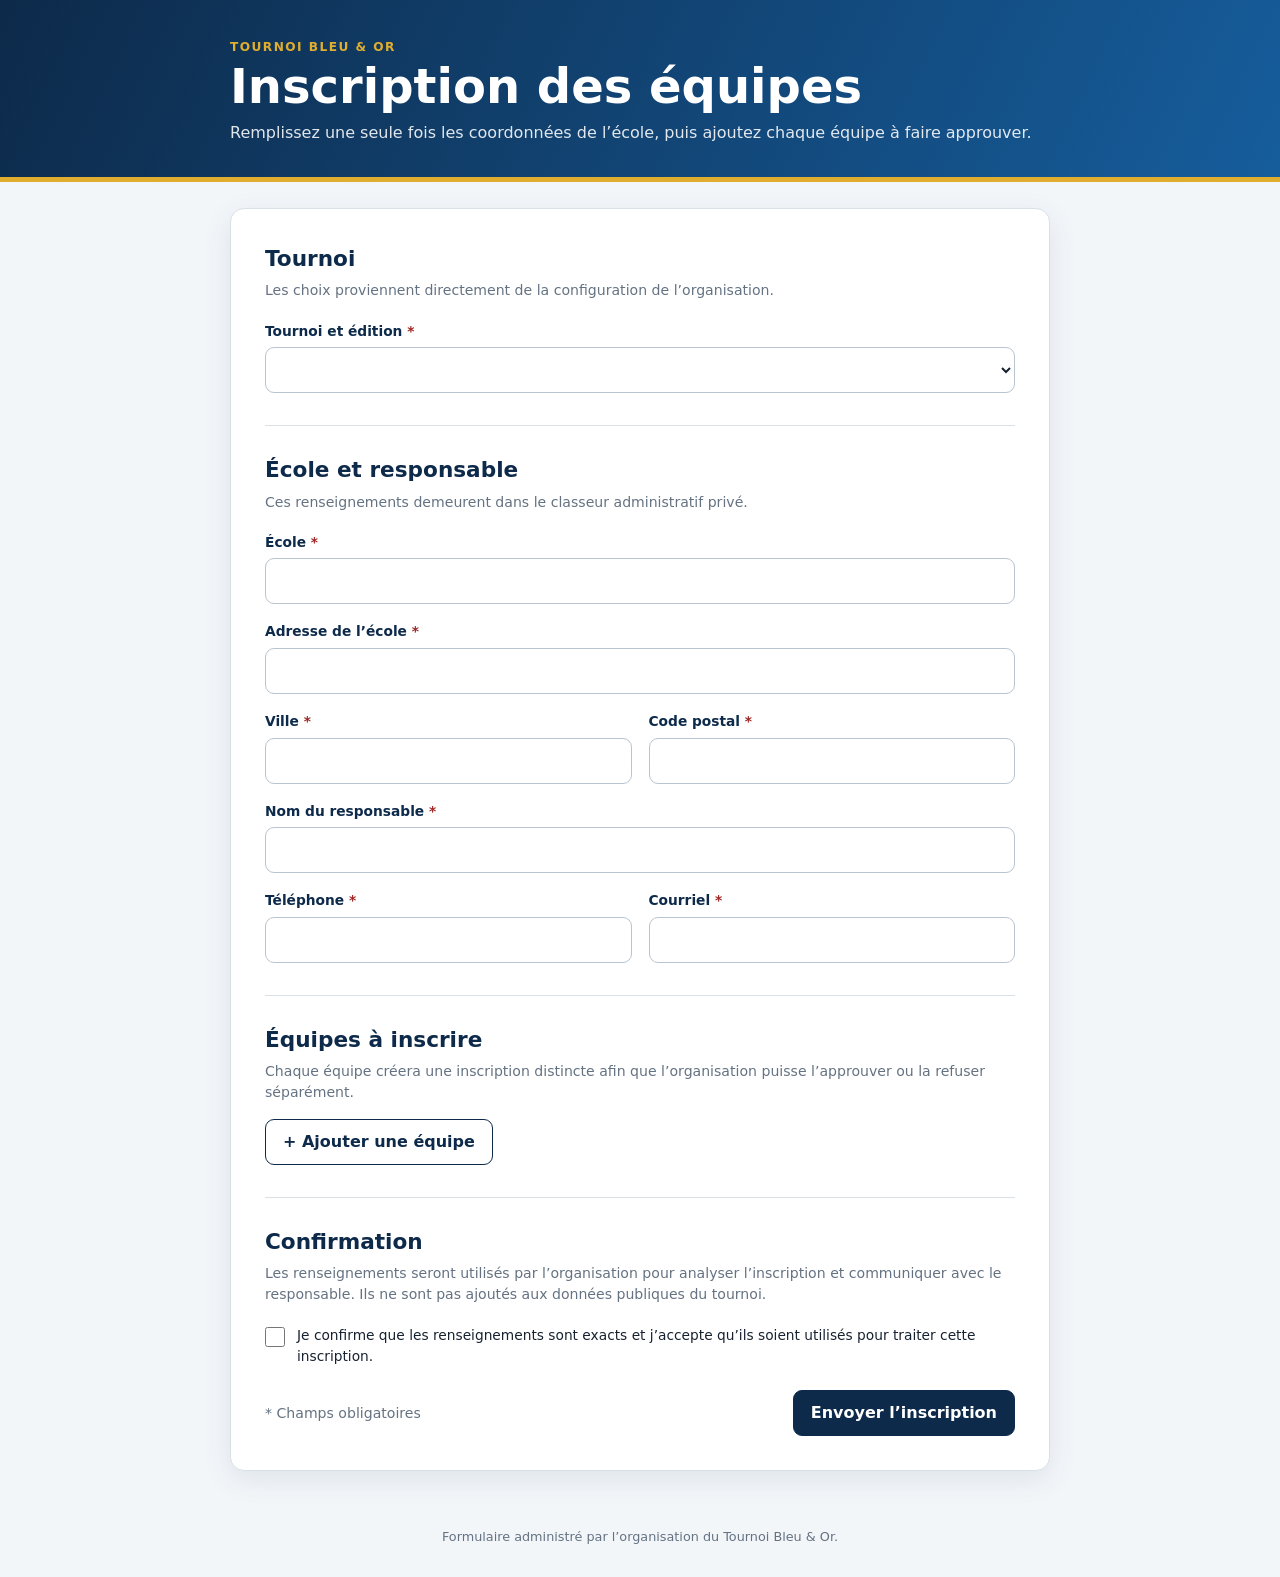
==== apps-script/RegistrationForm.html @ db85f974 "Use distinct name for registration HTML" ====
<!doctype html>
<html lang="fr-CA">
  <head>
    <base target="_top">
    <meta charset="utf-8">
    <style>
      :root {
        --navy: #0d2a4a; --blue: #165d9c; --gold: #e0ad2f; --ink: #172230;
        --muted: #647282; --line: #d9e1e8; --background: #f3f6f9; --surface: #fff;
        --danger: #a12626; --success: #18794e; --radius: 14px;
      }
      * { box-sizing: border-box; }
      body { margin: 0; min-width: 320px; color: var(--ink); background: var(--background); font-family: Inter,ui-sans-serif,system-ui,-apple-system,"Segoe UI",sans-serif; line-height: 1.5; }
      header { color: white; background: linear-gradient(115deg,var(--navy),var(--blue)); border-bottom: 5px solid var(--gold); }
      .hero,.shell { width: min(820px,calc(100% - 32px)); margin: 0 auto; }
      .hero { padding: 38px 0 32px; }
      .eyebrow { margin: 0 0 5px; color: var(--gold); font-size: .76rem; font-weight: 800; letter-spacing: .12em; text-transform: uppercase; }
      h1 { margin: 0 0 8px; font-size: clamp(2rem,7vw,3rem); line-height: 1.08; }
      h2,h3,p { margin-top: 0; }
      .hero p:last-child { margin-bottom: 0; opacity: .88; }
      .shell { padding: 26px 0 56px; }
      form,.empty-state,.success-state { padding: clamp(20px,4vw,34px); background: var(--surface); border: 1px solid var(--line); border-radius: var(--radius); box-shadow: 0 8px 30px rgba(13,42,74,.09); }
      section + section { margin-top: 32px; padding-top: 28px; border-top: 1px solid var(--line); }
      h2 { margin-bottom: 5px; color: var(--navy); font-size: 1.35rem; }
      .section-help,.privacy,.counter { color: var(--muted); font-size: .88rem; }
      .grid { display: grid; grid-template-columns: 1fr 1fr; gap: 17px; margin-top: 19px; }
      .full { grid-column: 1 / -1; }
      label,legend { display: block; color: var(--navy); font-size: .86rem; font-weight: 750; }
      input,select,textarea,button { font: inherit; }
      input,select,textarea { display: block; width: 100%; margin-top: 6px; padding: 11px 12px; color: var(--ink); background: white; border: 1px solid #b8c5d1; border-radius: 9px; }
      input,select { min-height: 46px; }
      textarea { min-height: 92px; resize: vertical; }
      input:focus,select:focus,textarea:focus,button:focus-visible { outline: 3px solid rgba(224,173,47,.55); outline-offset: 2px; border-color: var(--blue); }
      .required::after { content: " *"; color: var(--danger); }
      .info { margin: 18px 0 0; padding: 16px; color: var(--navy); background: #eef5fb; border-left: 4px solid var(--blue); border-radius: 8px; }
      .info dl { display: grid; grid-template-columns: max-content 1fr; gap: 5px 14px; margin: 0; }
      .info dt { font-weight: 800; } .info dd { margin: 0; white-space: pre-line; }
      fieldset.team { position: relative; margin: 16px 0 0; padding: 18px; border: 1px solid var(--line); border-radius: 11px; }
      fieldset.team legend { padding: 0 7px; }
      .team-grid { display: grid; grid-template-columns: 1fr 1fr; gap: 15px; }
      .remove-team { position: absolute; top: -13px; right: 10px; padding: 4px 9px; color: var(--danger); background: white; border: 1px solid #e5b4b4; border-radius: 999px; cursor: pointer; font-size: .78rem; font-weight: 700; }
      .team-actions { display: flex; align-items: center; justify-content: space-between; gap: 14px; margin-top: 15px; }
      button { min-height: 44px; padding: 10px 17px; border-radius: 9px; cursor: pointer; font-weight: 800; }
      .secondary { color: var(--navy); background: white; border: 1px solid var(--navy); }
      .primary { color: white; background: var(--navy); border: 1px solid var(--navy); }
      button:disabled { cursor: not-allowed; opacity: .55; }
      .consent { display: grid; grid-template-columns: 22px 1fr; gap: 10px; align-items: start; margin-top: 20px; color: var(--ink); font-weight: 500; }
      .consent input { width: 20px; min-height: 20px; margin: 2px 0 0; }
      .form-actions { display: flex; align-items: center; justify-content: space-between; gap: 18px; margin-top: 24px; }
      .status { margin: 18px 0 0; padding: 12px 14px; border-radius: 9px; }
      .status.error { color: #7d1818; background: #fff0f0; border: 1px solid #e7abab; }
      .status.success { color: #125e3d; background: #e9f7f0; border: 1px solid #a9d7c1; }
      .success-state h2 { color: var(--success); }
      .references { padding: 12px 16px; background: #f7f9fb; border-radius: 8px; font-family: ui-monospace,SFMono-Regular,Consolas,monospace; font-size: .8rem; overflow-wrap: anywhere; }
      .honeypot { position: absolute!important; left: -10000px!important; width: 1px!important; height: 1px!important; overflow: hidden!important; }
      footer { padding: 0 16px 30px; color: var(--muted); text-align: center; font-size: .8rem; }
      [hidden] { display: none!important; }
      @media (max-width:620px) {
        .hero,.shell { width: min(100% - 20px,820px); }
        .grid,.team-grid { grid-template-columns: 1fr; }
        .full { grid-column: auto; }
        .form-actions,.team-actions { align-items: stretch; flex-direction: column; }
        .form-actions button,.team-actions button { width: 100%; }
        .info dl { grid-template-columns: 1fr; gap: 2px; } .info dd + dt { margin-top: 8px; }
      }
    </style>
  </head>
  <body>
    <header>
      <div class="hero">
        <p class="eyebrow">Tournoi Bleu & Or</p>
        <h1>Inscription des équipes</h1>
        <p>Remplissez une seule fois les coordonnées de l’école, puis ajoutez chaque équipe à faire approuver.</p>
      </div>
    </header>

    <main class="shell">
      <div id="closed" class="empty-state" hidden>
        <h2>Inscriptions fermées</h2>
        <p>Aucun tournoi n’accepte actuellement de nouvelles inscriptions. Communiquez avec l’organisation si vous pensez qu’il s’agit d’une erreur.</p>
      </div>

      <form id="registration-form" novalidate>
        <section>
          <h2>Tournoi</h2>
          <p class="section-help">Les choix proviennent directement de la configuration de l’organisation.</p>
          <div class="grid">
            <label class="full"><span class="required">Tournoi et édition</span>
              <select id="tournament" required></select>
            </label>
          </div>
          <div id="tournament-info" class="info" hidden></div>
        </section>

        <section>
          <h2>École et responsable</h2>
          <p class="section-help">Ces renseignements demeurent dans le classeur administratif privé.</p>
          <div class="grid">
            <label class="full"><span class="required">École</span><input id="school" autocomplete="organization" maxlength="140" required></label>
            <label class="full"><span class="required">Adresse de l’école</span><input id="address" autocomplete="street-address" maxlength="180" required></label>
            <label><span class="required">Ville</span><input id="city" autocomplete="address-level2" maxlength="100" required></label>
            <label><span class="required">Code postal</span><input id="postal-code" autocomplete="postal-code" maxlength="16" required></label>
            <label class="full"><span class="required">Nom du responsable</span><input id="contact-name" autocomplete="name" maxlength="140" required></label>
            <label><span class="required">Téléphone</span><input id="phone" type="tel" autocomplete="tel" maxlength="40" required></label>
            <label><span class="required">Courriel</span><input id="email" type="email" autocomplete="email" maxlength="160" required></label>
          </div>
        </section>

        <section>
          <h2>Équipes à inscrire</h2>
          <p class="section-help">Chaque équipe créera une inscription distincte afin que l’organisation puisse l’approuver ou la refuser séparément.</p>
          <div id="teams"></div>
          <div class="team-actions">
            <button id="add-team" class="secondary" type="button">+ Ajouter une équipe</button>
            <span id="team-counter" class="counter"></span>
          </div>
        </section>

        <section>
          <h2>Confirmation</h2>
          <p class="privacy">Les renseignements seront utilisés par l’organisation pour analyser l’inscription et communiquer avec le responsable. Ils ne sont pas ajoutés aux données publiques du tournoi.</p>
          <label class="consent"><input id="consent" type="checkbox" required><span>Je confirme que les renseignements sont exacts et j’accepte qu’ils soient utilisés pour traiter cette inscription.</span></label>
          <label class="honeypot" aria-hidden="true">Site Web<input id="website" tabindex="-1" autocomplete="off"></label>
          <div class="form-actions">
            <span class="counter">* Champs obligatoires</span>
            <button id="submit" class="primary" type="submit">Envoyer l’inscription</button>
          </div>
          <div id="status" class="status" role="alert" aria-live="polite" hidden></div>
        </section>
      </form>

      <div id="success" class="success-state" hidden>
        <h2>Inscription reçue</h2>
        <p id="success-message"></p>
        <p>Conservez les références suivantes :</p>
        <div id="references" class="references"></div>
        <p style="margin-top:20px"><button class="secondary" type="button" onclick="location.reload()">Faire une autre inscription</button></p>
      </div>
    </main>
    <footer>Formulaire administré par l’organisation du Tournoi Bleu & Or.</footer>

    <script>
      'use strict';
      const BOOTSTRAP = <?!= bootstrapJson ?>;
      const form = document.getElementById('registration-form');
      const tournamentSelect = document.getElementById('tournament');
      const teamsContainer = document.getElementById('teams');
      const addTeamButton = document.getElementById('add-team');
      const submitButton = document.getElementById('submit');
      let teamSequence = 0;

      init();

      function init() {
        if (!BOOTSTRAP.tournaments.length) {
          form.hidden = true;
          document.getElementById('closed').hidden = false;
          return;
        }
        BOOTSTRAP.tournaments.forEach(function(tournament) {
          tournamentSelect.add(new Option([tournament.name,tournament.edition].filter(Boolean).join(' — '),tournament.id));
        });
        tournamentSelect.addEventListener('change', handleTournamentChange);
        addTeamButton.addEventListener('click', addTeam);
        form.addEventListener('submit', submitRegistration);
        addTeam();
        renderTournamentInfo();
      }

      function currentTournament() {
        return BOOTSTRAP.tournaments.find(function(item) { return item.id === tournamentSelect.value; });
      }

      function handleTournamentChange() {
        teamsContainer.querySelectorAll('.division-select').forEach(fillDivisionSelect);
        renderTournamentInfo();
      }

      function renderTournamentInfo() {
        const tournament = currentTournament();
        const info = document.getElementById('tournament-info');
        const rows = [];
        if (tournament.startDate) rows.push(['Dates',formatDateRange(tournament.startDate,tournament.endDate)]);
        if (tournament.deadline) rows.push(['Date limite',formatDate(tournament.deadline)]);
        if (tournament.fee) rows.push(['Frais',tournament.fee]);
        if (tournament.paymentInstructions) rows.push(['Paiement',tournament.paymentInstructions]);
        if (tournament.contactEmail) rows.push(['Contact',tournament.contactEmail]);
        info.replaceChildren();
        if (!rows.length) { info.hidden = true; return; }
        const list = document.createElement('dl');
        rows.forEach(function(row) {
          const term = document.createElement('dt'); term.textContent = row[0];
          const detail = document.createElement('dd'); detail.textContent = row[1];
          list.append(term,detail);
        });
        info.appendChild(list); info.hidden = false;
      }

      function addTeam() {
        if (teamsContainer.children.length >= BOOTSTRAP.maxTeams) return;
        teamSequence += 1;
        const fieldset = document.createElement('fieldset');
        fieldset.className = 'team'; fieldset.dataset.sequence = teamSequence;
        const legend = document.createElement('legend');
        const grid = document.createElement('div'); grid.className = 'team-grid';
        const nameLabel = document.createElement('label'); nameLabel.innerHTML = '<span class="required">Nom de l’équipe</span>';
        const nameInput = document.createElement('input'); nameInput.className = 'team-name'; nameInput.maxLength = 140; nameInput.required = true;
        nameLabel.appendChild(nameInput);
        const divisionLabel = document.createElement('label'); divisionLabel.innerHTML = '<span class="required">Division</span>';
        const divisionSelect = document.createElement('select'); divisionSelect.className = 'division-select'; divisionSelect.required = true;
        divisionLabel.appendChild(divisionSelect); grid.append(nameLabel,divisionLabel); fieldset.append(legend,grid);
        teamsContainer.appendChild(fieldset); fillDivisionSelect(divisionSelect); refreshTeamLabels(); nameInput.focus();
      }

      function fillDivisionSelect(select) {
        const previous = select.value; select.replaceChildren();
        currentTournament().divisions.forEach(function(division) { select.add(new Option(division.name,division.id)); });
        if (Array.from(select.options).some(function(option) { return option.value === previous; })) select.value = previous;
      }

      function refreshTeamLabels() {
        const teams = Array.from(teamsContainer.children);
        teams.forEach(function(fieldset,index) {
          fieldset.querySelector('legend').textContent = 'Équipe ' + (index + 1);
          let remove = fieldset.querySelector('.remove-team');
          if (teams.length > 1 && !remove) {
            remove = document.createElement('button'); remove.type = 'button'; remove.className = 'remove-team'; remove.textContent = 'Retirer';
            remove.addEventListener('click', function() { fieldset.remove(); refreshTeamLabels(); }); fieldset.appendChild(remove);
          } else if (teams.length === 1 && remove) remove.remove();
        });
        document.getElementById('team-counter').textContent = teams.length + ' / ' + BOOTSTRAP.maxTeams + ' équipe(s)';
        addTeamButton.disabled = teams.length >= BOOTSTRAP.maxTeams;
      }

      function submitRegistration(event) {
        event.preventDefault(); setStatus('',false);
        if (!form.reportValidity()) return;
        submitButton.disabled = true; submitButton.textContent = 'Envoi en cours…';
        const payload = {
          token: BOOTSTRAP.token,
          tournamentId: tournamentSelect.value,
          school: value('school'), address: value('address'), city: value('city'), postalCode: value('postal-code'),
          contactName: value('contact-name'), phone: value('phone'), email: value('email'), website: value('website'),
          consent: document.getElementById('consent').checked,
          teams: Array.from(teamsContainer.querySelectorAll('.team')).map(function(team) {
            return { name: team.querySelector('.team-name').value, divisionId: team.querySelector('.division-select').value };
          })
        };
        google.script.run.withSuccessHandler(handleSuccess).withFailureHandler(handleFailure).soumettreInscription(payload);
      }

      function handleSuccess(result) {
        form.hidden = true; document.getElementById('success').hidden = false;
        document.getElementById('success-message').textContent = result.message;
        document.getElementById('references').textContent = result.registrationIds.join('\n');
        window.scrollTo({ top: 0, behavior: 'smooth' });
      }

      function handleFailure(error) {
        submitButton.disabled = false; submitButton.textContent = 'Envoyer l’inscription';
        setStatus(String(error && error.message || error || 'Une erreur est survenue.').replace(/^Exception:\s*/,''),true);
      }

      function setStatus(message,isError) {
        const status = document.getElementById('status'); status.textContent = message; status.hidden = !message;
        status.className = 'status ' + (isError ? 'error' : 'success');
      }
      function value(id) { return document.getElementById(id).value.trim(); }
      function formatDate(value) { return new Intl.DateTimeFormat('fr-CA',{ dateStyle:'long' }).format(new Date(value + 'T12:00:00')); }
      function formatDateRange(start,end) { return !end || end === start ? formatDate(start) : formatDate(start) + ' au ' + formatDate(end); }
    </script>
  </body>
</html>
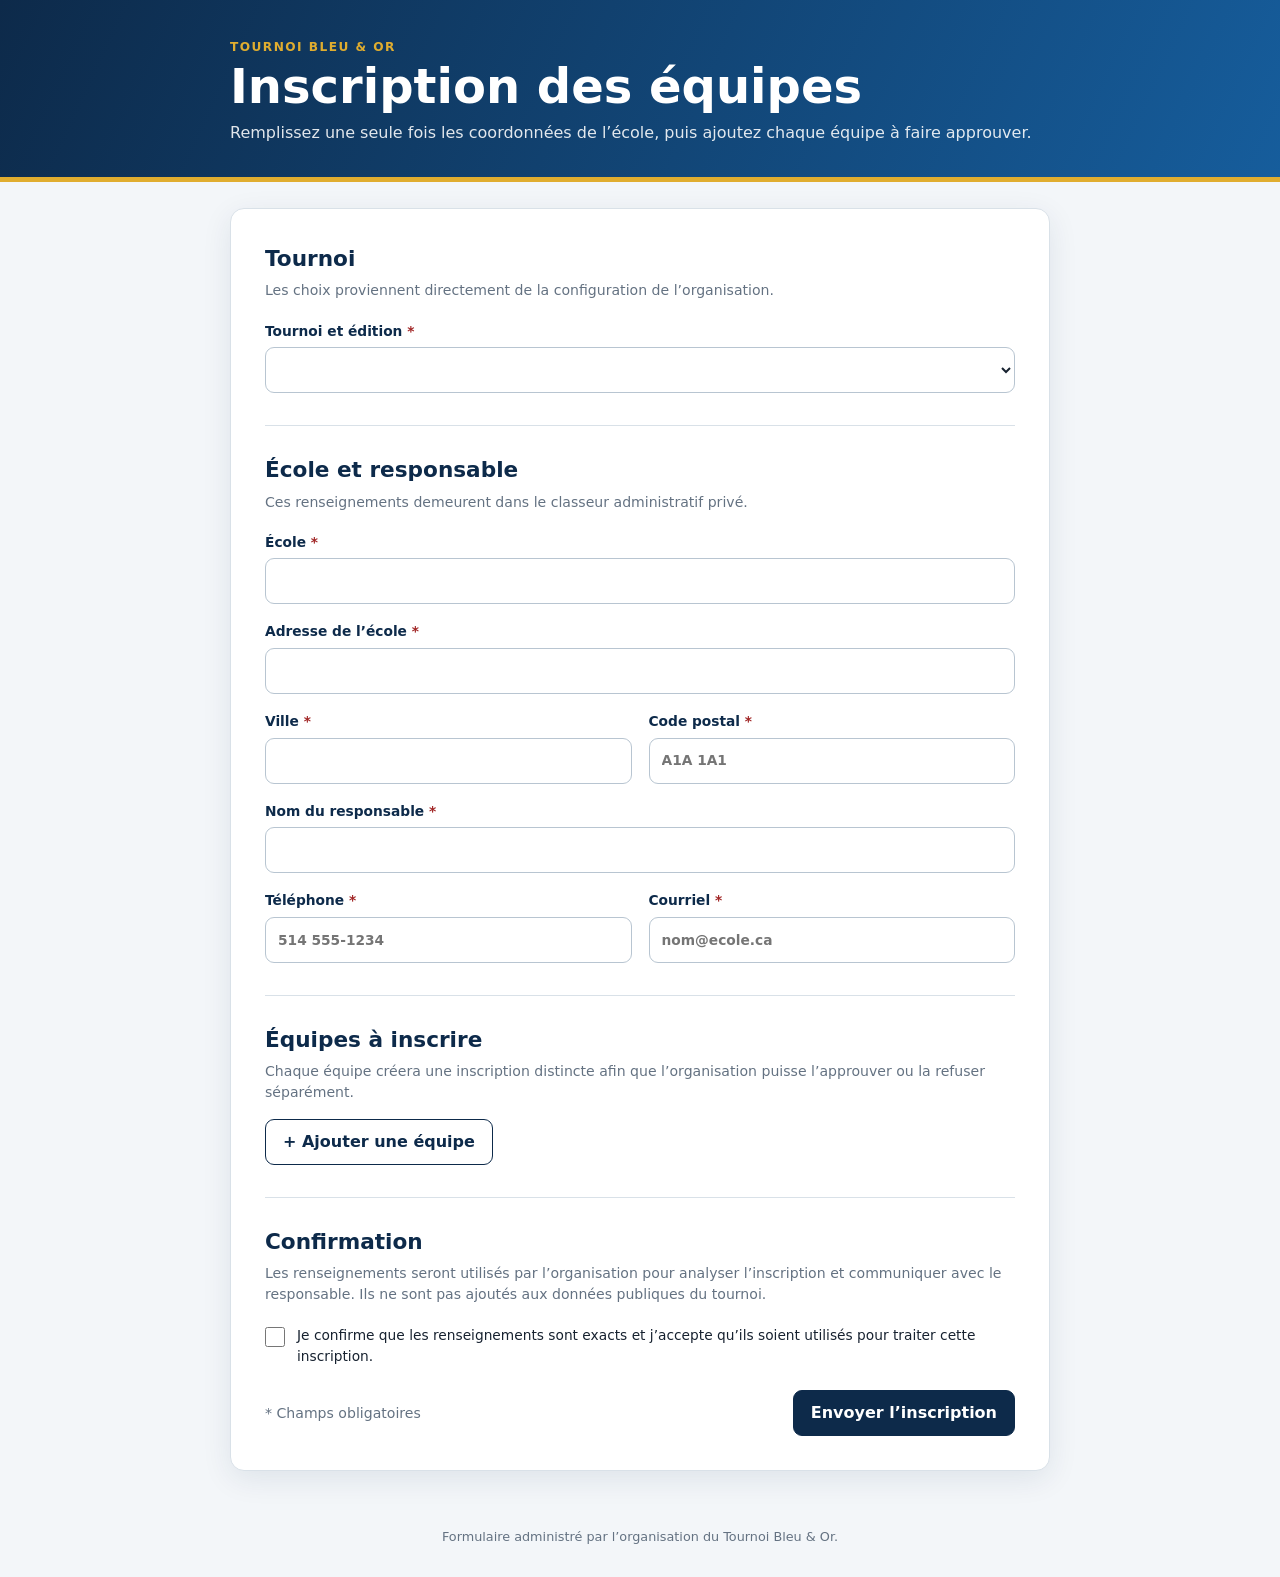
==== commit 15fa830f: "Improve registration field validation" ====
--- a/apps-script/RegistrationForm.html
+++ b/apps-script/RegistrationForm.html
@@ -31,6 +31,10 @@
       input,select { min-height: 46px; }
       textarea { min-height: 92px; resize: vertical; }
       input:focus,select:focus,textarea:focus,button:focus-visible { outline: 3px solid rgba(224,173,47,.55); outline-offset: 2px; border-color: var(--blue); }
+      input.is-invalid,select.is-invalid,textarea.is-invalid { color: #6f1717; background: #fff8f8; border-color: var(--danger); box-shadow: 0 0 0 1px rgba(161,38,38,.12); }
+      input.is-invalid:focus,select.is-invalid:focus,textarea.is-invalid:focus { outline-color: rgba(161,38,38,.28); border-color: var(--danger); }
+      .field-error { display: block; margin-top: 5px; color: var(--danger); font-size: .8rem; font-weight: 650; letter-spacing: 0; line-height: 1.35; text-transform: none; }
+      .field-error:empty { display: none; }
       .required::after { content: " *"; color: var(--danger); }
       .info { margin: 18px 0 0; padding: 16px; color: var(--navy); background: #eef5fb; border-left: 4px solid var(--blue); border-radius: 8px; }
       .info dl { display: grid; grid-template-columns: max-content 1fr; gap: 5px 14px; margin: 0; }
@@ -86,7 +90,8 @@
           <p class="section-help">Les choix proviennent directement de la configuration de l’organisation.</p>
           <div class="grid">
             <label class="full"><span class="required">Tournoi et édition</span>
-              <select id="tournament" required></select>
+              <select id="tournament" aria-describedby="tournament-error" required></select>
+              <span id="tournament-error" class="field-error" aria-live="polite"></span>
             </label>
           </div>
           <div id="tournament-info" class="info" hidden></div>
@@ -96,13 +101,13 @@
           <h2>École et responsable</h2>
           <p class="section-help">Ces renseignements demeurent dans le classeur administratif privé.</p>
           <div class="grid">
-            <label class="full"><span class="required">École</span><input id="school" autocomplete="organization" maxlength="140" required></label>
-            <label class="full"><span class="required">Adresse de l’école</span><input id="address" autocomplete="street-address" maxlength="180" required></label>
-            <label><span class="required">Ville</span><input id="city" autocomplete="address-level2" maxlength="100" required></label>
-            <label><span class="required">Code postal</span><input id="postal-code" autocomplete="postal-code" maxlength="16" required></label>
-            <label class="full"><span class="required">Nom du responsable</span><input id="contact-name" autocomplete="name" maxlength="140" required></label>
-            <label><span class="required">Téléphone</span><input id="phone" type="tel" autocomplete="tel" maxlength="40" required></label>
-            <label><span class="required">Courriel</span><input id="email" type="email" autocomplete="email" maxlength="160" required></label>
+            <label class="full"><span class="required">École</span><input id="school" autocomplete="organization" aria-describedby="school-error" maxlength="140" required><span id="school-error" class="field-error" aria-live="polite"></span></label>
+            <label class="full"><span class="required">Adresse de l’école</span><input id="address" autocomplete="street-address" aria-describedby="address-error" maxlength="180" required><span id="address-error" class="field-error" aria-live="polite"></span></label>
+            <label><span class="required">Ville</span><input id="city" autocomplete="address-level2" aria-describedby="city-error" maxlength="100" required><span id="city-error" class="field-error" aria-live="polite"></span></label>
+            <label><span class="required">Code postal</span><input id="postal-code" autocomplete="postal-code" autocapitalize="characters" inputmode="text" aria-describedby="postal-code-error" maxlength="7" placeholder="A1A 1A1" required><span id="postal-code-error" class="field-error" aria-live="polite"></span></label>
+            <label class="full"><span class="required">Nom du responsable</span><input id="contact-name" autocomplete="name" aria-describedby="contact-name-error" maxlength="140" required><span id="contact-name-error" class="field-error" aria-live="polite"></span></label>
+            <label><span class="required">Téléphone</span><input id="phone" type="tel" autocomplete="tel" inputmode="tel" aria-describedby="phone-error" maxlength="16" placeholder="514 555-1234" required><span id="phone-error" class="field-error" aria-live="polite"></span></label>
+            <label><span class="required">Courriel</span><input id="email" type="email" autocomplete="email" autocapitalize="none" spellcheck="false" aria-describedby="email-error" maxlength="160" placeholder="nom@ecole.ca" required><span id="email-error" class="field-error" aria-live="polite"></span></label>
           </div>
         </section>
 
@@ -119,7 +124,8 @@
         <section>
           <h2>Confirmation</h2>
           <p class="privacy">Les renseignements seront utilisés par l’organisation pour analyser l’inscription et communiquer avec le responsable. Ils ne sont pas ajoutés aux données publiques du tournoi.</p>
-          <label class="consent"><input id="consent" type="checkbox" required><span>Je confirme que les renseignements sont exacts et j’accepte qu’ils soient utilisés pour traiter cette inscription.</span></label>
+          <label class="consent"><input id="consent" type="checkbox" aria-describedby="consent-error" required><span>Je confirme que les renseignements sont exacts et j’accepte qu’ils soient utilisés pour traiter cette inscription.</span></label>
+          <span id="consent-error" class="field-error" aria-live="polite"></span>
           <label class="honeypot" aria-hidden="true">Site Web<input id="website" tabindex="-1" autocomplete="off"></label>
           <div class="form-actions">
             <span class="counter">* Champs obligatoires</span>
@@ -147,6 +153,9 @@
       const teamsContainer = document.getElementById('teams');
       const addTeamButton = document.getElementById('add-team');
       const submitButton = document.getElementById('submit');
+      const POSTAL_CODE_PATTERN = /^[ABCEGHJ-NPRSTVXY]\d[ABCEGHJ-NPRSTV-Z] \d[ABCEGHJ-NPRSTV-Z]\d$/;
+      const EMAIL_PATTERN = /^[^\s@]+@[^\s@]+\.[^\s@]{2,}$/;
+      const PHONE_PATTERN = /^[2-9]\d{2}[2-9]\d{6}$/;
       let teamSequence = 0;
 
       init();
@@ -163,6 +172,8 @@
         tournamentSelect.addEventListener('change', handleTournamentChange);
         addTeamButton.addEventListener('click', addTeam);
         form.addEventListener('submit', submitRegistration);
+        form.addEventListener('input', handleFieldInput);
+        form.addEventListener('focusout', handleFieldBlur);
         addTeam();
         renderTournamentInfo();
       }
@@ -172,7 +183,11 @@
       }
 
       function handleTournamentChange() {
-        teamsContainer.querySelectorAll('.division-select').forEach(fillDivisionSelect);
+        clearFieldError(tournamentSelect);
+        teamsContainer.querySelectorAll('.division-select').forEach(function(select) {
+          fillDivisionSelect(select); clearFieldError(select);
+        });
+        clearDuplicateTeamErrors();
         renderTournamentInfo();
       }
 
@@ -204,11 +219,15 @@
         const legend = document.createElement('legend');
         const grid = document.createElement('div'); grid.className = 'team-grid';
         const nameLabel = document.createElement('label'); nameLabel.innerHTML = '<span class="required">Nom de l’équipe</span>';
-        const nameInput = document.createElement('input'); nameInput.className = 'team-name'; nameInput.maxLength = 140; nameInput.required = true;
-        nameLabel.appendChild(nameInput);
+        const nameInput = document.createElement('input'); nameInput.id = 'team-name-' + teamSequence; nameInput.className = 'team-name'; nameInput.maxLength = 140; nameInput.required = true;
+        nameInput.setAttribute('aria-describedby',nameInput.id + '-error');
+        const nameError = document.createElement('span'); nameError.id = nameInput.id + '-error'; nameError.className = 'field-error'; nameError.setAttribute('aria-live','polite');
+        nameLabel.append(nameInput,nameError);
         const divisionLabel = document.createElement('label'); divisionLabel.innerHTML = '<span class="required">Division</span>';
-        const divisionSelect = document.createElement('select'); divisionSelect.className = 'division-select'; divisionSelect.required = true;
-        divisionLabel.appendChild(divisionSelect); grid.append(nameLabel,divisionLabel); fieldset.append(legend,grid);
+        const divisionSelect = document.createElement('select'); divisionSelect.id = 'division-' + teamSequence; divisionSelect.className = 'division-select'; divisionSelect.required = true;
+        divisionSelect.setAttribute('aria-describedby',divisionSelect.id + '-error');
+        const divisionError = document.createElement('span'); divisionError.id = divisionSelect.id + '-error'; divisionError.className = 'field-error'; divisionError.setAttribute('aria-live','polite');
+        divisionLabel.append(divisionSelect,divisionError); grid.append(nameLabel,divisionLabel); fieldset.append(legend,grid);
         teamsContainer.appendChild(fieldset); fillDivisionSelect(divisionSelect); refreshTeamLabels(); nameInput.focus();
       }
 
@@ -219,6 +238,7 @@
       }
 
       function refreshTeamLabels() {
+        clearDuplicateTeamErrors();
         const teams = Array.from(teamsContainer.children);
         teams.forEach(function(fieldset,index) {
           fieldset.querySelector('legend').textContent = 'Équipe ' + (index + 1);
@@ -234,7 +254,12 @@
 
       function submitRegistration(event) {
         event.preventDefault(); setStatus('',false);
-        if (!form.reportValidity()) return;
+        if (!validateForm()) {
+          setStatus('Veuillez corriger les champs indiqués en rouge avant d’envoyer l’inscription.',true);
+          const firstInvalid = form.querySelector('.is-invalid');
+          if (firstInvalid) firstInvalid.focus();
+          return;
+        }
         submitButton.disabled = true; submitButton.textContent = 'Envoi en cours…';
         const payload = {
           token: BOOTSTRAP.token,
@@ -265,6 +290,115 @@
         const status = document.getElementById('status'); status.textContent = message; status.hidden = !message;
         status.className = 'status ' + (isError ? 'error' : 'success');
       }
+
+      function handleFieldInput(event) {
+        const field = event.target;
+        if (!field.matches('input,select')) return;
+        setStatus('',false);
+        if (field.id === 'postal-code') field.value = formatPostalCode(field.value);
+        if (field.id === 'phone') field.value = formatPhone(field.value);
+        clearFieldError(field);
+        if (field.classList.contains('team-name') || field.classList.contains('division-select')) clearDuplicateTeamErrors();
+      }
+
+      function handleFieldBlur(event) {
+        const field = event.target;
+        if (!field.matches('input,select') || field.id === 'website') return;
+        if (field.id === 'email') field.value = field.value.trim().toLowerCase();
+        validateField(field);
+        if (field.classList.contains('team-name') || field.classList.contains('division-select')) validateUniqueTeams();
+      }
+
+      function validateForm() {
+        document.getElementById('postal-code').value = formatPostalCode(value('postal-code'));
+        document.getElementById('phone').value = formatPhone(value('phone'));
+        document.getElementById('email').value = value('email').toLowerCase();
+        let valid = true;
+        form.querySelectorAll('input[required],select[required]').forEach(function(field) {
+          if (!validateField(field)) valid = false;
+        });
+        if (!validateUniqueTeams()) valid = false;
+        return valid;
+      }
+
+      function validateField(field) {
+        const empty = field.type === 'checkbox' ? !field.checked : !field.value.trim();
+        if (field.required && empty) {
+          return setFieldError(field,field.type === 'checkbox' ? 'Vous devez cocher cette case pour continuer.' : 'Ce champ est obligatoire.');
+        }
+        if (field.id === 'postal-code' && !POSTAL_CODE_PATTERN.test(field.value)) {
+          return setFieldError(field,'Entrez un code postal canadien au format A1A 1A1.');
+        }
+        if (field.id === 'phone' && !PHONE_PATTERN.test(phoneDigits(field.value))) {
+          return setFieldError(field,'Entrez un numéro canadien de 10 chiffres, par exemple 514 555-1234.');
+        }
+        if (field.id === 'email' && !EMAIL_PATTERN.test(field.value.trim())) {
+          return setFieldError(field,'Entrez une adresse courriel complète, par exemple nom@ecole.ca.');
+        }
+        clearFieldError(field);
+        return true;
+      }
+
+      function validateUniqueTeams() {
+        clearDuplicateTeamErrors();
+        const seen = {};
+        let valid = true;
+        teamsContainer.querySelectorAll('.team').forEach(function(team) {
+          const nameField = team.querySelector('.team-name');
+          const divisionField = team.querySelector('.division-select');
+          if (!nameField.value.trim() || !divisionField.value) return;
+          const key = divisionField.value + '|' + nameField.value.trim().toLocaleLowerCase('fr-CA');
+          if (seen[key]) {
+            setFieldError(seen[key],'Cette équipe est déjà inscrite dans cette division.');
+            setFieldError(nameField,'Cette équipe est déjà inscrite dans cette division.');
+            valid = false;
+          } else {
+            seen[key] = nameField;
+          }
+        });
+        return valid;
+      }
+
+      function clearDuplicateTeamErrors() {
+        teamsContainer.querySelectorAll('.team-name').forEach(function(field) {
+          const error = document.getElementById(field.getAttribute('aria-describedby'));
+          if (error && error.textContent === 'Cette équipe est déjà inscrite dans cette division.') clearFieldError(field);
+        });
+      }
+
+      function setFieldError(field,message) {
+        const error = document.getElementById(field.getAttribute('aria-describedby'));
+        field.classList.add('is-invalid'); field.setAttribute('aria-invalid','true');
+        if (error) error.textContent = message;
+        return false;
+      }
+
+      function clearFieldError(field) {
+        const error = document.getElementById(field.getAttribute('aria-describedby'));
+        field.classList.remove('is-invalid'); field.removeAttribute('aria-invalid');
+        if (error) error.textContent = '';
+      }
+
+      function formatPostalCode(raw) {
+        const compact = String(raw || '').toUpperCase().replace(/[^A-Z0-9]/g,'');
+        if (compact.length > 6) return compact;
+        return compact.length > 3 ? compact.slice(0,3) + ' ' + compact.slice(3) : compact;
+      }
+
+      function phoneDigits(raw) {
+        let digits = String(raw || '').replace(/\D/g,'');
+        if (digits.length === 11 && digits.charAt(0) === '1') digits = digits.slice(1);
+        return digits;
+      }
+
+      function formatPhone(raw) {
+        const digits = phoneDigits(raw);
+        if (digits.length > 10) return digits;
+        if (digits.length <= 3) return digits;
+        if (digits.length <= 6) return digits.slice(0,3) + ' ' + digits.slice(3);
+        return digits.slice(0,3) + ' ' + digits.slice(3,6) + '-' + digits.slice(6);
+      }
+
       function value(id) { return document.getElementById(id).value.trim(); }
       function formatDate(value) { return new Intl.DateTimeFormat('fr-CA',{ dateStyle:'long' }).format(new Date(value + 'T12:00:00')); }
       function formatDateRange(start,end) { return !end || end === start ? formatDate(start) : formatDate(start) + ' au ' + formatDate(end); }
